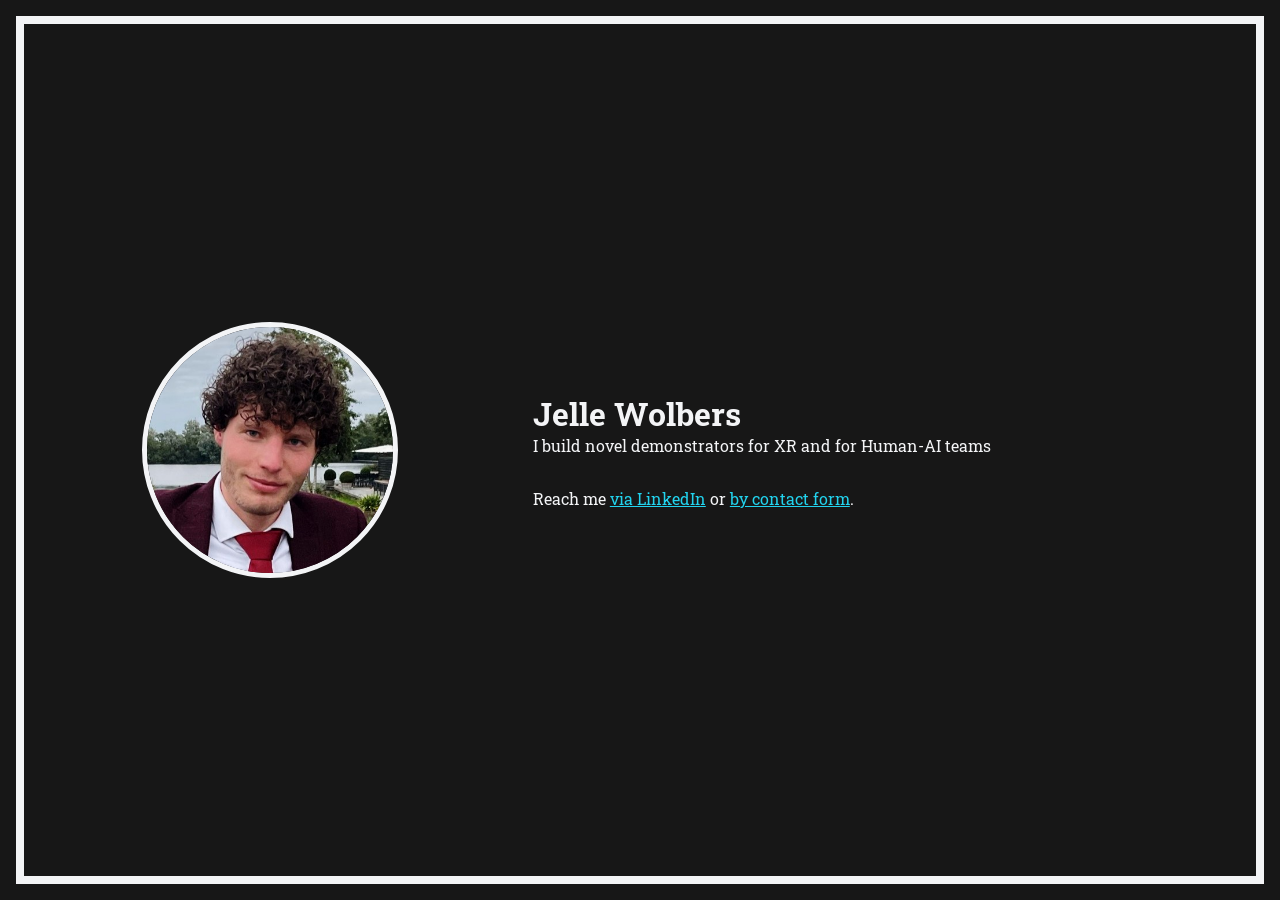
==== index.html @ f29a9175 "Styled contact form and added css variables" ====
<!DOCTYPE html>
<html lang="en">
	<head>
		<title>Personal website of Jelle Wolbers</title>
		<meta charset="UTF-8">
		<meta name="viewport" content="width=device-width, initial-scale=1.0">
		<link rel="preconnect" href="https://fonts.googleapis.com">
		<link rel="preconnect" href="https://fonts.gstatic.com" crossorigin>
		<link href="https://fonts.googleapis.com/css2?family=Roboto+Slab&display=swap" rel="stylesheet">
		<style>
			:root {
				--color-background: #171717; /* Tailwind Neutral 900 */
				--color-text: #f3f4f6; /* Tailwind Gray 100 */
				--color-accent: #22d3ee; /* Tailwind Cyan 400 */
				--color-accent-hover: #67e8f9; /* Tailwind Cyan 300 */
				--color-accent-active: #a5f3fc; /* Tailwind Cyan 200 */
				--breakpoint-sm: 640px;
				--breakpoint-md: 768px;
				--breakpoint-lg: 1024px;
				--breakpoint-xl: 1280px;
				--breakpoint-2xl: 1536px;
			}
			* {
				margin: 0;
				padding: 0;
				box-sizing: border-box;
			}
			a:link {
				color: var(--color-accent);
			}
			a:visited {
				color: var(--color-accent);
			}
			a:hover {
				color: var(--color-accent-hover);
			}
			a:active {
				color: var(--color-accent-active);
			}
			button {
				background-color: var(--color-accent);
				border: none;
				cursor: pointer;
			}
			button:hover {
				background-color: var(--color-accent-hover);
			}
			.hidden {
				display: none;
			}
		</style>
	</head>
	<body style="height: 100vh; padding: 1rem; background-color: var(--color-background); color: var(--color-text); font-family: 'Roboto Slab', serif;">
		<div style="height: 100%; border: .5rem solid; display: flex;">
			<div style="flex: 2 0 0; display: flex; justify-content: center; align-items: center;">
				<img src="me.jpeg" alt="Jelle's picture" style="display: inline-block; width: 20vw; height: 20vw; border-radius: 50%; margin: 1rem; object-fit: cover; border: 5px solid var(--color-text);">
			</div>
			<div style="flex: 3 0 0; display: flex; flex-direction: column; justify-content: center;">
				<div style="margin: 1rem;">
					<h1>Jelle Wolbers</h1>
					<p>I build novel demonstrators for XR and for Human-AI teams</p>
				</div>
				<div style="margin: 1rem;">
					<p>Reach me <a href="https://www.linkedin.com/in/jellewolbers/" target="_blank">via LinkedIn</a> or <a href="#" id="contact-form-toggle-element">by contact form</a>.</p>
					<div id="contact-form" class="hidden" style="margin-top: 1rem;">
						<form action="https://formspree.io/f/mqkvqnrr" method="POST" style="display: flex; gap: .5rem;">
							<input name="email" type="email" placeholder="Your e-mail address" style="padding: .5rem; border-radius: 5px; font-size: 1rem;">
							<textarea name="message" placeholder="Your message" rows="1" cols="30" style="flex: 1 0 0; padding: .5rem; border-radius: 5px; font-size: 1rem;"></textarea>
							<button type="submit" style="padding: .5rem; border-radius: 5px; font-size: 1rem;">Send</button>
						</form>
					</div>
				</div>
			</div>
		</div>
		<script>
			const contactFormToggleElement = document.getElementById("contact-form-toggle-element");
			const contactForm = document.getElementById("contact-form");
			contactFormToggleElement.addEventListener("click", function () {
				contactForm.classList.toggle("hidden");
			})
		</script>
	</body>
</html>
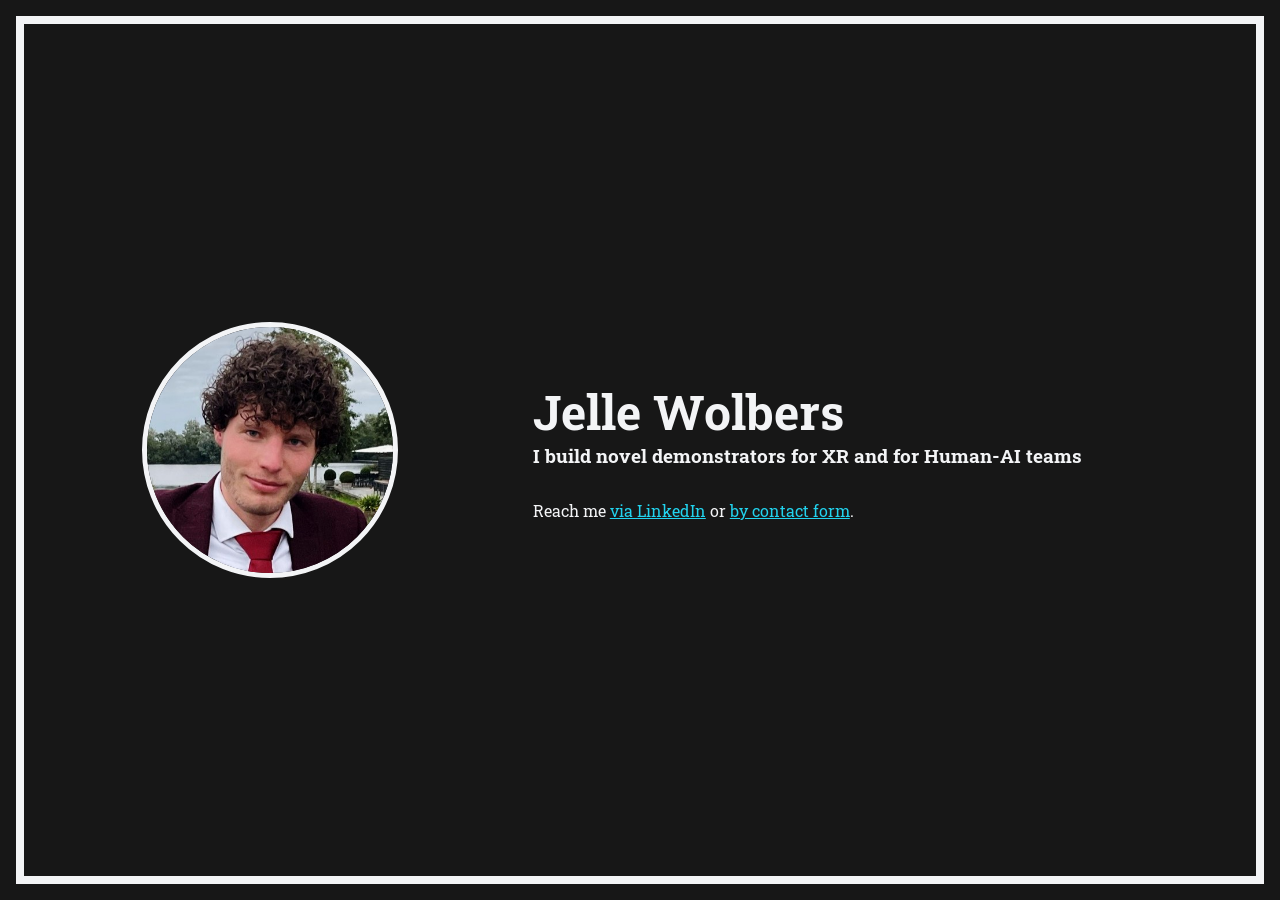
==== commit a0c05e6c: "Small font size fix" ====
--- a/index.html
+++ b/index.html
@@ -24,6 +24,15 @@
 				margin: 0;
 				padding: 0;
 				box-sizing: border-box;
+			}
+			h1 {
+				font-size: 3rem;
+			}
+			h2 {
+				font-size: 1.2rem;
+			}
+			input, textarea, button {
+				font-size: 1rem;
 			}
 			a:link {
 				color: var(--color-accent);
@@ -58,15 +67,15 @@
 			<div style="flex: 3 0 0; display: flex; flex-direction: column; justify-content: center;">
 				<div style="margin: 1rem;">
 					<h1>Jelle Wolbers</h1>
-					<p>I build novel demonstrators for XR and for Human-AI teams</p>
+					<h2>I build novel demonstrators for XR and for Human-AI teams</h2>
 				</div>
 				<div style="margin: 1rem;">
 					<p>Reach me <a href="https://www.linkedin.com/in/jellewolbers/" target="_blank">via LinkedIn</a> or <a href="#" id="contact-form-toggle-element">by contact form</a>.</p>
 					<div id="contact-form" class="hidden" style="margin-top: 1rem;">
 						<form action="https://formspree.io/f/mqkvqnrr" method="POST" style="display: flex; gap: .5rem;">
-							<input name="email" type="email" placeholder="Your e-mail address" style="padding: .5rem; border-radius: 5px; font-size: 1rem;">
-							<textarea name="message" placeholder="Your message" rows="1" cols="30" style="flex: 1 0 0; padding: .5rem; border-radius: 5px; font-size: 1rem;"></textarea>
-							<button type="submit" style="padding: .5rem; border-radius: 5px; font-size: 1rem;">Send</button>
+							<input name="email" type="email" placeholder="Your e-mail address" style="padding: .5rem; border-radius: 5px;">
+							<textarea name="message" placeholder="Your message" rows="1" cols="30" style="flex: 1 0 0; padding: .5rem; border-radius: 5px;"></textarea>
+							<button type="submit" style="padding: .5rem; border-radius: 5px;">Send</button>
 						</form>
 					</div>
 				</div>
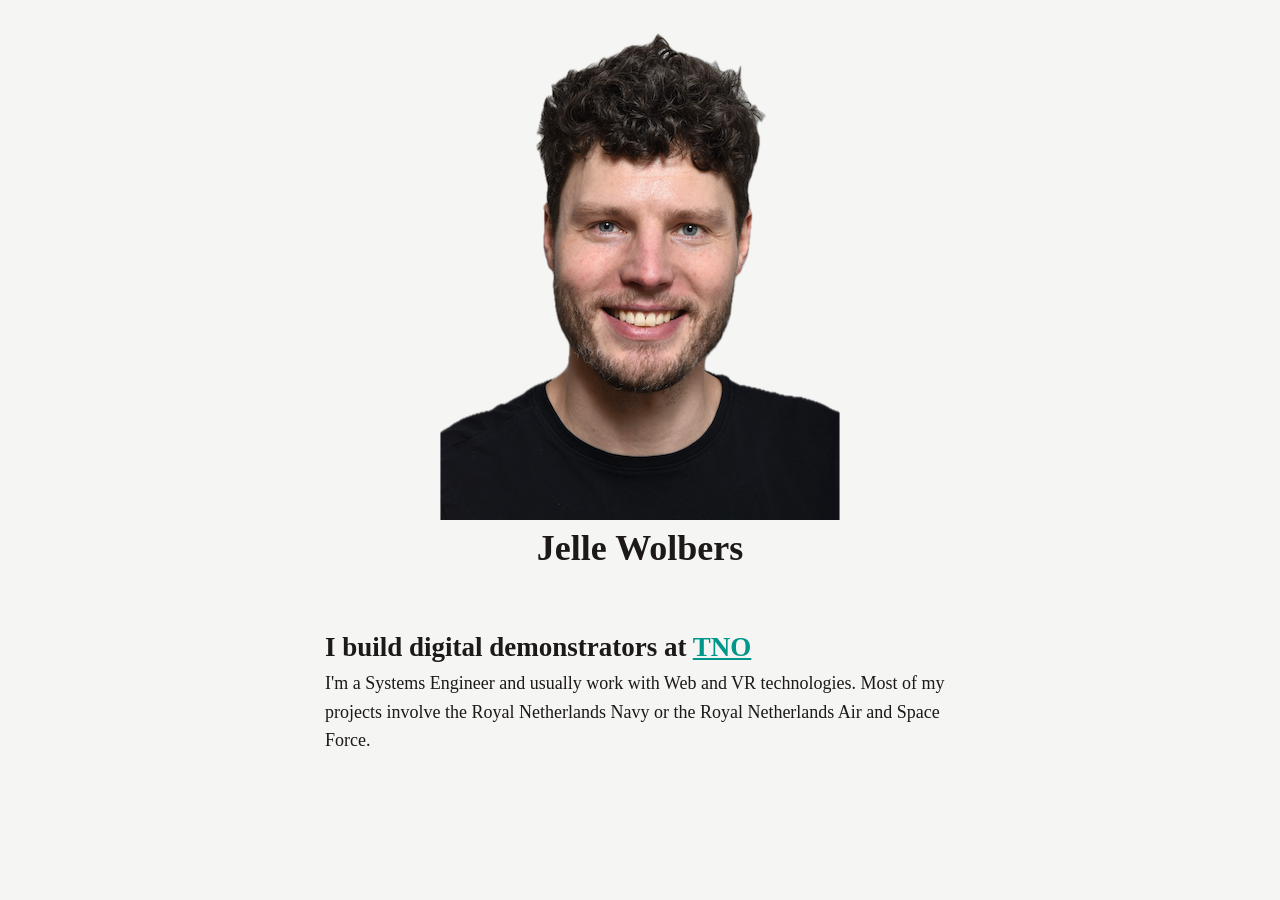
==== commit cf3405c4: "Updated entire homepage" ====
--- a/index.html
+++ b/index.html
@@ -1,92 +1,53 @@
-<!DOCTYPE html>
+<!doctype html>
 <html lang="en">
 	<head>
-		<title>Personal website of Jelle Wolbers</title>
-		<meta charset="UTF-8">
-		<meta name="viewport" content="width=device-width, initial-scale=1.0">
-		<link rel="preconnect" href="https://fonts.googleapis.com">
-		<link rel="preconnect" href="https://fonts.gstatic.com" crossorigin>
-		<link href="https://fonts.googleapis.com/css2?family=Roboto+Slab&display=swap" rel="stylesheet">
-		<style>
+		<title>Jelle Wolbers</title>
+		<meta charset="UTF-8" />
+		<meta name="viewport" content="width=device-width, initial-scale=1.0" />
+		<style type="text/css">
 			:root {
-				--color-background: #171717; /* Tailwind Neutral 900 */
-				--color-text: #f3f4f6; /* Tailwind Gray 100 */
-				--color-accent: #22d3ee; /* Tailwind Cyan 400 */
-				--color-accent-hover: #67e8f9; /* Tailwind Cyan 300 */
-				--color-accent-active: #a5f3fc; /* Tailwind Cyan 200 */
-				--breakpoint-sm: 640px;
-				--breakpoint-md: 768px;
-				--breakpoint-lg: 1024px;
-				--breakpoint-xl: 1280px;
-				--breakpoint-2xl: 1536px;
+				--color-background: oklch(97% 0.001 106.424); /* Stone 100 */
+				--color-text: oklch(21.6% 0.006 56.043); /* Stone 900 */
 			}
 			* {
+				box-sizing: border-box;
 				margin: 0;
 				padding: 0;
-				box-sizing: border-box;
 			}
-			h1 {
-				font-size: 3rem;
+			body {
+				max-width: 650px;
+				margin: 20px auto;
+				padding: 0 10px;
+				background-color: var(--color-background);
+				color: var(--color-text);
+				font-family: Georgia, serif;
+				font-size: 18px;
+				line-height: 1.6;
 			}
-			h2 {
-				font-size: 1.2rem;
+			header {
+				margin-bottom: 3rem;
 			}
-			input, textarea, button {
-				font-size: 1rem;
+			section {
+				margin-bottom: 1rem;
 			}
-			a:link {
-				color: var(--color-accent);
-			}
-			a:visited {
-				color: var(--color-accent);
+			a {
+				color: oklch(60% 0.118 184.704); /* Teal 600 */
 			}
 			a:hover {
-				color: var(--color-accent-hover);
-			}
-			a:active {
-				color: var(--color-accent-active);
-			}
-			button {
-				background-color: var(--color-accent);
-				border: none;
-				cursor: pointer;
-			}
-			button:hover {
-				background-color: var(--color-accent-hover);
-			}
-			.hidden {
-				display: none;
+				color: oklch(51.1% 0.096 186.391); /* Teal 700 */
 			}
 		</style>
 	</head>
-	<body style="height: 100vh; padding: 1rem; background-color: var(--color-background); color: var(--color-text); font-family: 'Roboto Slab', serif;">
-		<div style="height: 100%; border: .5rem solid; display: flex;">
-			<div style="flex: 2 0 0; display: flex; justify-content: center; align-items: center;">
-				<img src="me.jpeg" alt="Jelle's picture" style="display: inline-block; width: 20vw; height: 20vw; border-radius: 50%; margin: 1rem; object-fit: cover; border: 5px solid var(--color-text);">
-			</div>
-			<div style="flex: 3 0 0; display: flex; flex-direction: column; justify-content: center;">
-				<div style="margin: 1rem;">
-					<h1>Jelle Wolbers</h1>
-					<h2>I build novel demonstrators for XR and for Human-AI teams</h2>
-				</div>
-				<div style="margin: 1rem;">
-					<p>Reach me <a href="https://www.linkedin.com/in/jellewolbers/" target="_blank">via LinkedIn</a> or <a href="#" id="contact-form-toggle-element">by contact form</a>.</p>
-					<div id="contact-form" class="hidden" style="margin-top: 1rem;">
-						<form action="https://formspree.io/f/mqkvqnrr" method="POST" style="display: flex; gap: .5rem;">
-							<input name="email" type="email" placeholder="Your e-mail address" style="padding: .5rem; border-radius: 5px;">
-							<textarea name="message" placeholder="Your message" rows="1" cols="30" style="flex: 1 0 0; padding: .5rem; border-radius: 5px;"></textarea>
-							<button type="submit" style="padding: .5rem; border-radius: 5px;">Send</button>
-						</form>
-					</div>
-				</div>
-			</div>
-		</div>
-		<script>
-			const contactFormToggleElement = document.getElementById("contact-form-toggle-element");
-			const contactForm = document.getElementById("contact-form");
-			contactFormToggleElement.addEventListener("click", function () {
-				contactForm.classList.toggle("hidden");
-			})
-		</script>
+	<body>
+		<header style="display: flex; flex-direction: column; align-items: center">
+			<img src="jelle.png" alt="A picture of Jelle Wolbers" style="max-width: 80%; object-fit: contain" />
+			<h1 style="text-align: center">Jelle Wolbers</h1>
+		</header>
+		<main>
+			<section>
+				<h2>I build digital demonstrators at <a href="https://www.tno.nl/" target="_blank">TNO</a></h2>
+				<p>I'm a Systems Engineer and usually work with Web and VR technologies. Most of my projects involve the Royal Netherlands Navy or the Royal Netherlands Air and Space Force.</p>
+			</section>
+		</main>
 	</body>
 </html>
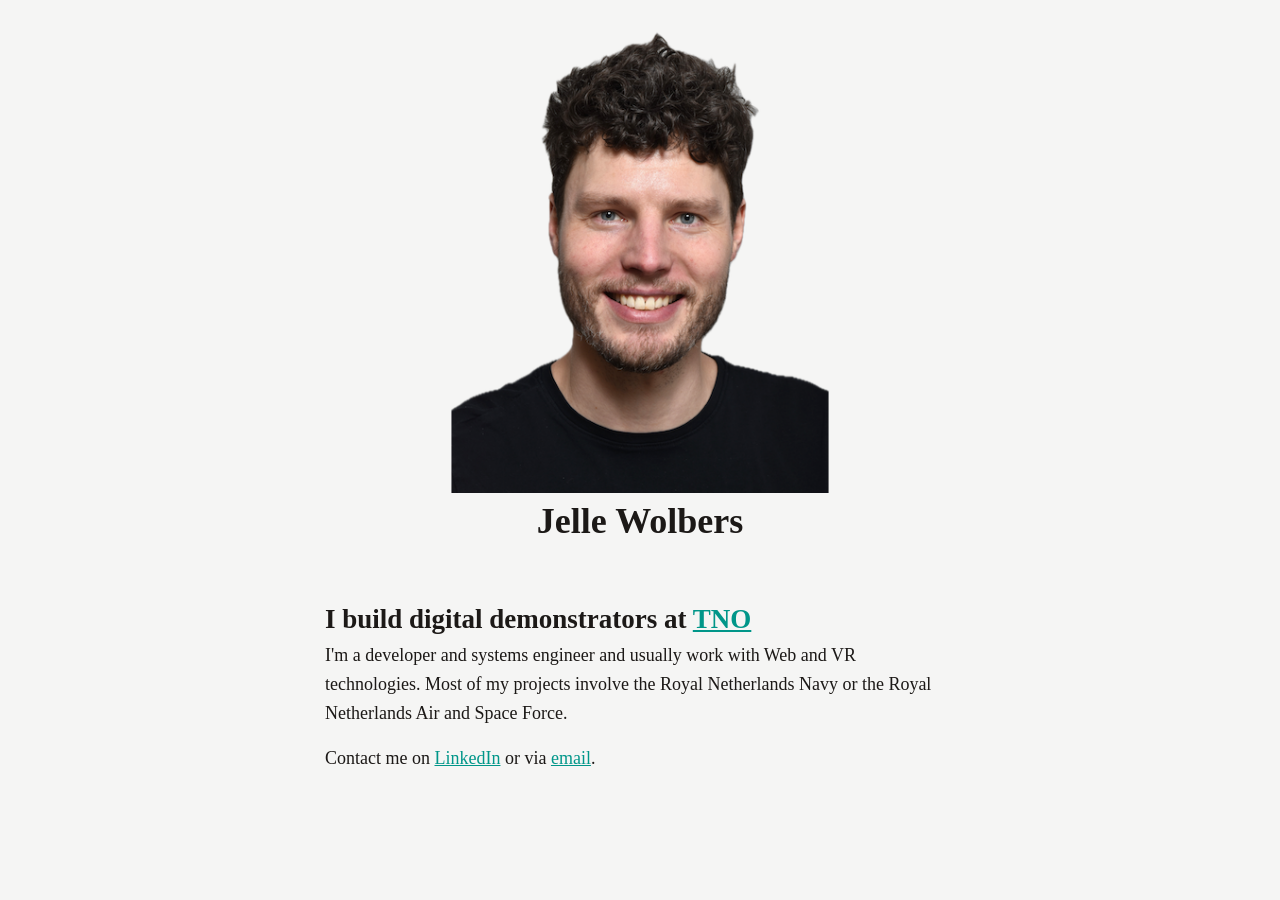
==== commit 445ffcaf: "Added contact info and fixed some things" ====
--- a/index.html
+++ b/index.html
@@ -5,10 +5,6 @@
 		<meta charset="UTF-8" />
 		<meta name="viewport" content="width=device-width, initial-scale=1.0" />
 		<style type="text/css">
-			:root {
-				--color-background: oklch(97% 0.001 106.424); /* Stone 100 */
-				--color-text: oklch(21.6% 0.006 56.043); /* Stone 900 */
-			}
 			* {
 				box-sizing: border-box;
 				margin: 0;
@@ -18,8 +14,8 @@
 				max-width: 650px;
 				margin: 20px auto;
 				padding: 0 10px;
-				background-color: var(--color-background);
-				color: var(--color-text);
+				background-color: oklch(97% 0.001 106.424); /* Stone 100 */
+				color: oklch(21.6% 0.006 56.043); /* Stone 900 */
 				font-family: Georgia, serif;
 				font-size: 18px;
 				line-height: 1.6;
@@ -40,13 +36,16 @@
 	</head>
 	<body>
 		<header style="display: flex; flex-direction: column; align-items: center">
-			<img src="jelle.png" alt="A picture of Jelle Wolbers" style="max-width: 80%; object-fit: contain" />
+			<img src="jelle.png" alt="A picture of Jelle Wolbers" style="aspect-ratio: 4/5; width: 60%" />
 			<h1 style="text-align: center">Jelle Wolbers</h1>
 		</header>
 		<main>
 			<section>
 				<h2>I build digital demonstrators at <a href="https://www.tno.nl/" target="_blank">TNO</a></h2>
-				<p>I'm a Systems Engineer and usually work with Web and VR technologies. Most of my projects involve the Royal Netherlands Navy or the Royal Netherlands Air and Space Force.</p>
+				<p>I'm a developer and systems engineer and usually work with Web and VR technologies. Most of my projects involve the Royal Netherlands Navy or the Royal Netherlands Air and Space Force.</p>
+			</section>
+			<section>
+				<p>Contact me on <a href="https://www.linkedin.com/in/jellewolbers/" target="_blank">LinkedIn</a> or via <a href="&#109;&#97;&#105;&#108;&#116;&#111;&colon;&#99;&#111;&#110;&#116;&#97;&#99;&#116;&commat;&#106;&#101;&#108;&#108;&#101;&#119;&#111;&#108;&#98;&#101;&#114;&#115;&period;&#110;&#108;">email</a>.</p>
 			</section>
 		</main>
 	</body>
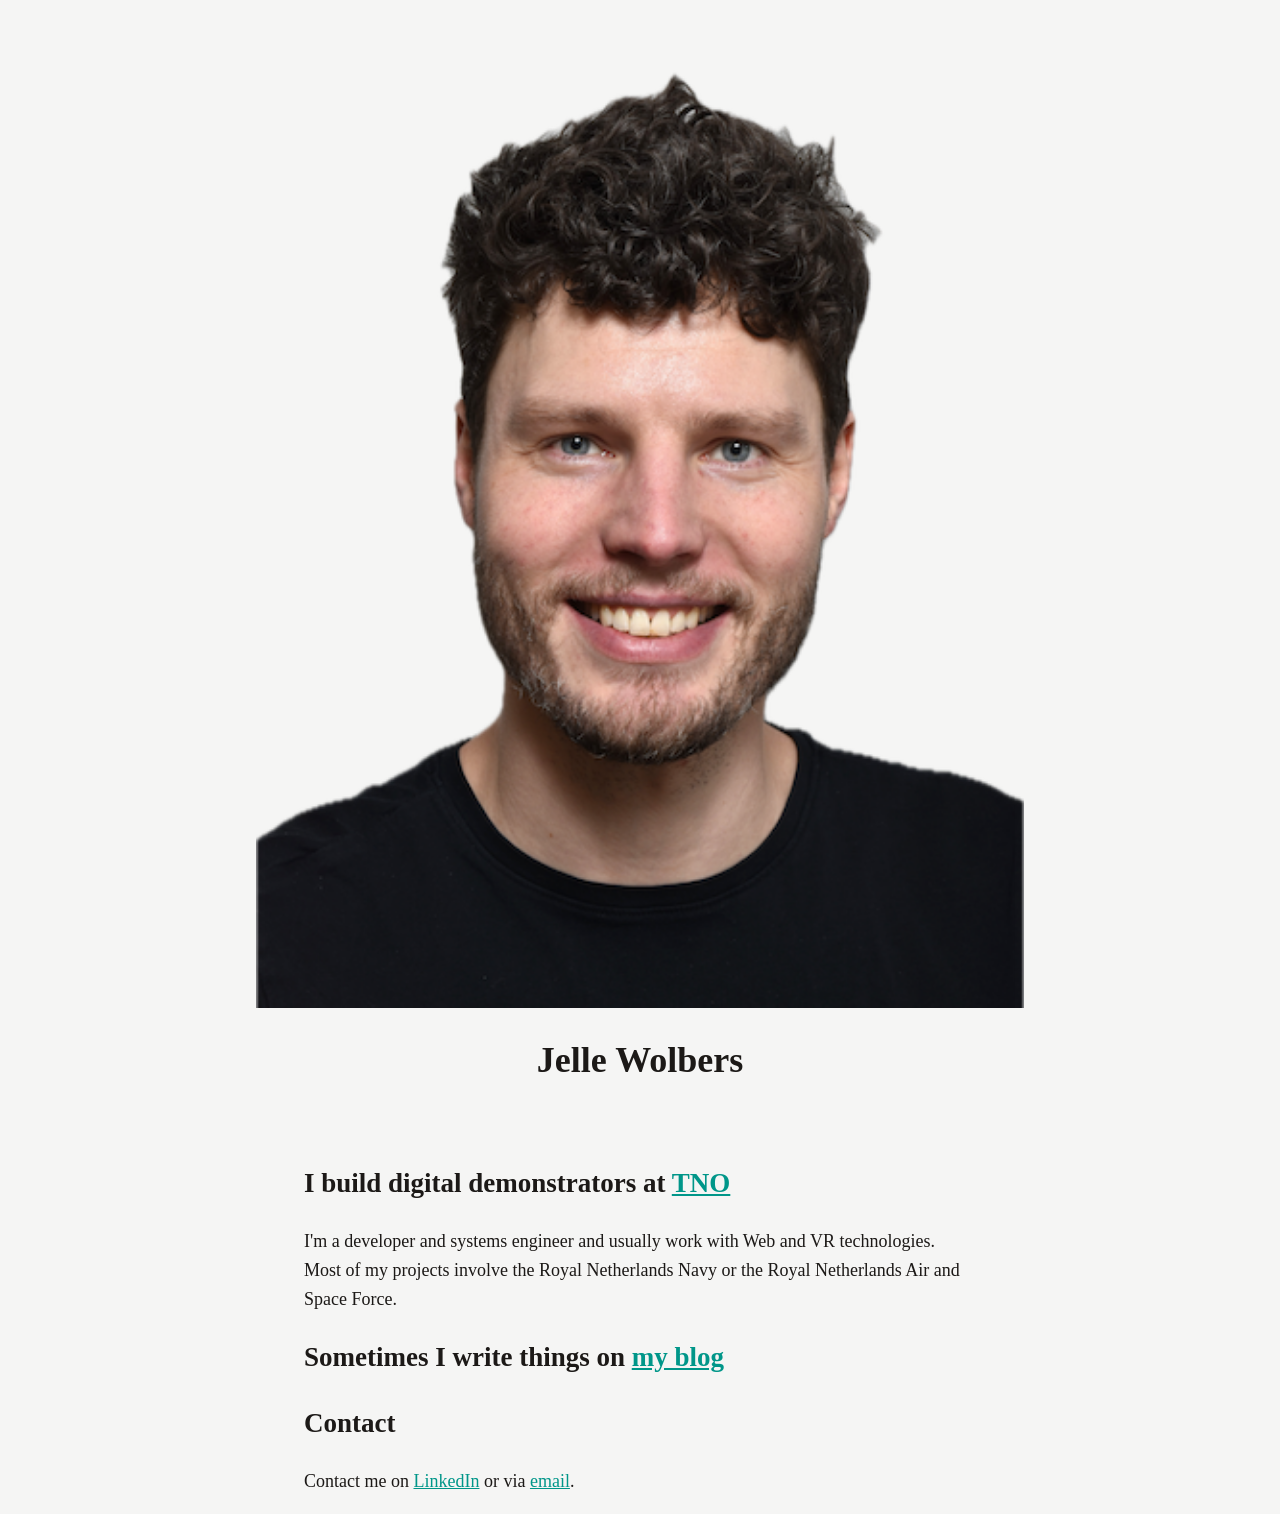
==== commit d6c30757: "Added backup blogpost wip" ====
--- a/index.html
+++ b/index.html
@@ -4,35 +4,7 @@
 		<title>Jelle Wolbers</title>
 		<meta charset="UTF-8" />
 		<meta name="viewport" content="width=device-width, initial-scale=1.0" />
-		<style type="text/css">
-			* {
-				box-sizing: border-box;
-				margin: 0;
-				padding: 0;
-			}
-			body {
-				max-width: 650px;
-				margin: 20px auto;
-				padding: 0 10px;
-				background-color: oklch(97% 0.001 106.424); /* Stone 100 */
-				color: oklch(21.6% 0.006 56.043); /* Stone 900 */
-				font-family: Georgia, serif;
-				font-size: 18px;
-				line-height: 1.6;
-			}
-			header {
-				margin-bottom: 3rem;
-			}
-			section {
-				margin-bottom: 1rem;
-			}
-			a {
-				color: oklch(60% 0.118 184.704); /* Teal 600 */
-			}
-			a:hover {
-				color: oklch(51.1% 0.096 186.391); /* Teal 700 */
-			}
-		</style>
+		<link rel="stylesheet" href="styles.css" />
 	</head>
 	<body>
 		<header style="display: flex; flex-direction: column; align-items: center">
@@ -45,6 +17,11 @@
 				<p>I'm a developer and systems engineer and usually work with Web and VR technologies. Most of my projects involve the Royal Netherlands Navy or the Royal Netherlands Air and Space Force.</p>
 			</section>
 			<section>
+				<h2>Sometimes I write things on <a href="/blog">my blog</a></h2>
+				<!-- <p></p> -->
+			</section>
+			<section>
+				<h2>Contact</h2>
 				<p>Contact me on <a href="https://www.linkedin.com/in/jellewolbers/" target="_blank">LinkedIn</a> or via <a href="&#109;&#97;&#105;&#108;&#116;&#111;&colon;&#99;&#111;&#110;&#116;&#97;&#99;&#116;&commat;&#106;&#101;&#108;&#108;&#101;&#119;&#111;&#108;&#98;&#101;&#114;&#115;&period;&#110;&#108;">email</a>.</p>
 			</section>
 		</main>
--- a/styles.css
+++ b/styles.css
@@ -0,0 +1,66 @@
+:root {
+	--color-stone-50: oklch(98.5% 0.001 106.423);
+	--color-stone-100: oklch(97% 0.001 106.424);
+	--color-stone-200: oklch(92.3% 0.003 48.717);
+	--color-stone-300: oklch(86.9% 0.005 56.366);
+	--color-stone-400: oklch(70.9% 0.01 56.259);
+	--color-stone-500: oklch(55.3% 0.013 58.071);
+	--color-stone-600: oklch(44.4% 0.011 73.639);
+	--color-stone-700: oklch(37.4% 0.01 67.558);
+	--color-stone-800: oklch(26.8% 0.007 34.298);
+	--color-stone-900: oklch(21.6% 0.006 56.043);
+	--color-stone-950: oklch(14.7% 0.004 49.25);
+	--color-teal-50: oklch(98.4% 0.014 180.72);
+	--color-teal-100: oklch(95.3% 0.051 180.801);
+	--color-teal-200: oklch(91% 0.096 180.426);
+	--color-teal-300: oklch(85.5% 0.138 181.071);
+	--color-teal-400: oklch(77.7% 0.152 181.912);
+	--color-teal-500: oklch(70.4% 0.14 182.503);
+	--color-teal-600: oklch(60% 0.118 184.704);
+	--color-teal-700: oklch(51.1% 0.096 186.391);
+	--color-teal-800: oklch(43.7% 0.078 188.216);
+	--color-teal-900: oklch(38.6% 0.063 188.416);
+	--color-teal-950: oklch(27.7% 0.046 192.524);
+	--max-text-width: 42rem;
+}
+
+/* TODO: Checken of hier dingen nog naar inline moeten verplaatsen of andersom */
+/* TODO: Color tekst weghalen bij alle css vars */
+/* Align items using flex */
+
+*,
+*::before,
+*::after {
+	box-sizing: border-box;
+}
+
+body {
+	margin: 0;
+	background-color: var(--color-stone-100);
+	color: var(--color-stone-900);
+	font-family: Georgia, serif;
+	font-size: 18px;
+	line-height: 1.6;
+
+	& header {
+		margin: 3rem auto;
+	}
+
+	& main {
+		& section {
+			max-width: var(--max-text-width);
+			margin: 0 auto 1rem auto;
+		}
+	}
+
+	& ul li {
+		/* margin-left: 2rem; */
+	}
+
+	& a {
+		color: var(--color-teal-600);
+	}
+	& a:hover {
+		color: var(--color-teal-700);
+	}
+}
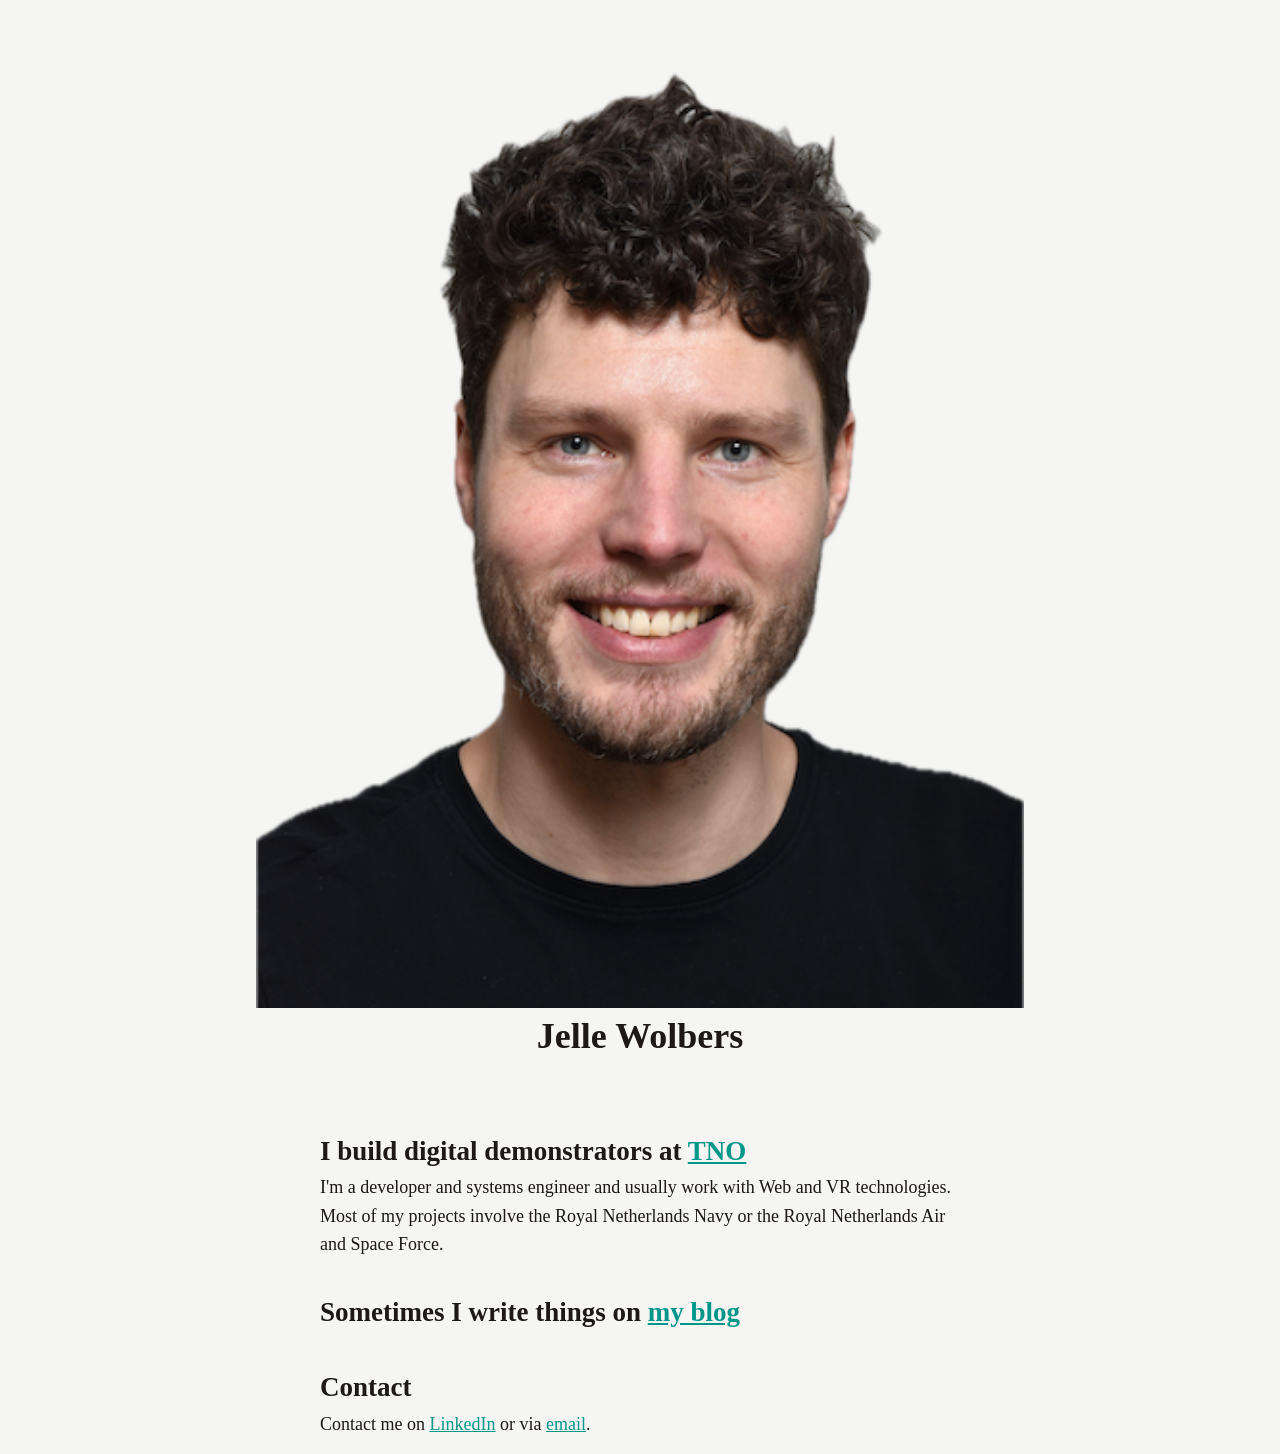
==== commit 8abdd1f2: "Clean-up and improved svg scaling" ====
--- a/index.html
+++ b/index.html
@@ -4,7 +4,7 @@
 		<title>Jelle Wolbers</title>
 		<meta charset="UTF-8" />
 		<meta name="viewport" content="width=device-width, initial-scale=1.0" />
-		<link rel="stylesheet" href="styles.css" />
+		<link rel="stylesheet" href="global-styles.css" />
 	</head>
 	<body>
 		<header style="display: flex; flex-direction: column; align-items: center">
--- a/global-styles.css
+++ b/global-styles.css
@@ -0,0 +1,69 @@
+:root {
+	--stone-50: oklch(98.5% 0.001 106.423);
+	--stone-100: oklch(97% 0.001 106.424);
+	--stone-200: oklch(92.3% 0.003 48.717);
+	--stone-300: oklch(86.9% 0.005 56.366);
+	--stone-400: oklch(70.9% 0.01 56.259);
+	--stone-500: oklch(55.3% 0.013 58.071);
+	--stone-600: oklch(44.4% 0.011 73.639);
+	--stone-700: oklch(37.4% 0.01 67.558);
+	--stone-800: oklch(26.8% 0.007 34.298);
+	--stone-900: oklch(21.6% 0.006 56.043);
+	--stone-950: oklch(14.7% 0.004 49.25);
+	--teal-50: oklch(98.4% 0.014 180.72);
+	--teal-100: oklch(95.3% 0.051 180.801);
+	--teal-200: oklch(91% 0.096 180.426);
+	--teal-300: oklch(85.5% 0.138 181.071);
+	--teal-400: oklch(77.7% 0.152 181.912);
+	--teal-500: oklch(70.4% 0.14 182.503);
+	--teal-600: oklch(60% 0.118 184.704);
+	--teal-700: oklch(51.1% 0.096 186.391);
+	--teal-800: oklch(43.7% 0.078 188.216);
+	--teal-900: oklch(38.6% 0.063 188.416);
+	--teal-950: oklch(27.7% 0.046 192.524);
+	--max-normal-content-width: 42rem;
+}
+
+* {
+	box-sizing: border-box;
+	margin: 0;
+	padding: 0;
+}
+
+body {
+	background-color: var(--stone-100);
+	color: var(--stone-900);
+	font-family: Georgia, serif;
+	font-size: 18px;
+	line-height: 1.6;
+
+	& header {
+		margin: 3rem auto;
+		display: flex;
+		flex-direction: column;
+		align-items: center;
+	}
+
+	& main {
+		display: flex;
+		flex-direction: column;
+		align-items: center;
+
+		& section {
+			width: 100%;
+			max-width: var(--max-normal-content-width);
+			padding: 1rem;
+		}
+	}
+
+	& ul li {
+		margin-left: 2.5rem;
+	}
+
+	& a {
+		color: var(--teal-600);
+	}
+	& a:hover {
+		color: var(--teal-700);
+	}
+}
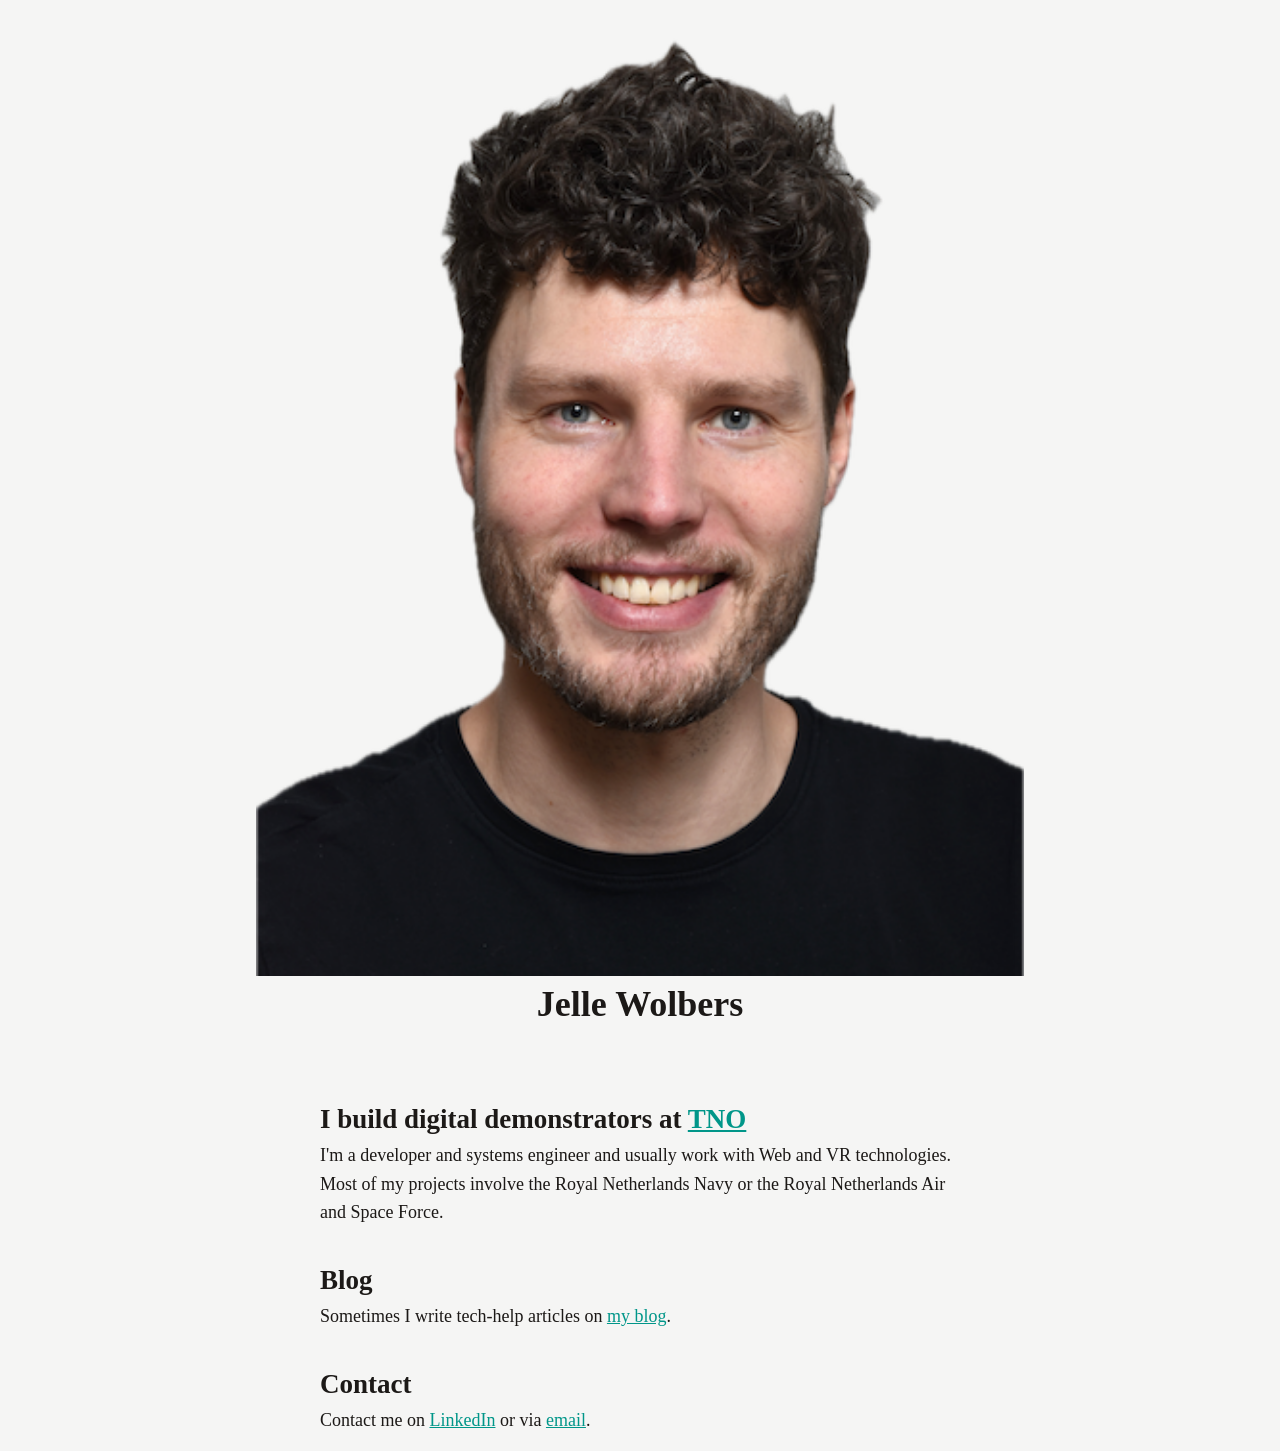
==== commit d6594ee5: "Added blog index page and some small fixes" ====
--- a/index.html
+++ b/index.html
@@ -1,15 +1,15 @@
 <!doctype html>
 <html lang="en">
 	<head>
-		<title>Jelle Wolbers</title>
 		<meta charset="UTF-8" />
 		<meta name="viewport" content="width=device-width, initial-scale=1.0" />
+		<title>Jelle Wolbers</title>
 		<link rel="stylesheet" href="global-styles.css" />
 	</head>
 	<body>
-		<header style="display: flex; flex-direction: column; align-items: center">
+		<header>
 			<img src="jelle.png" alt="A picture of Jelle Wolbers" style="aspect-ratio: 4/5; width: 60%" />
-			<h1 style="text-align: center">Jelle Wolbers</h1>
+			<h1>Jelle Wolbers</h1>
 		</header>
 		<main>
 			<section>
@@ -17,8 +17,8 @@
 				<p>I'm a developer and systems engineer and usually work with Web and VR technologies. Most of my projects involve the Royal Netherlands Navy or the Royal Netherlands Air and Space Force.</p>
 			</section>
 			<section>
-				<h2>Sometimes I write things on <a href="/blog">my blog</a></h2>
-				<!-- <p></p> -->
+				<h2>Blog</h2>
+				<p>Sometimes I write tech-help articles on <a href="/blog">my blog</a>.</p>
 			</section>
 			<section>
 				<h2>Contact</h2>
--- a/global-styles.css
+++ b/global-styles.css
@@ -38,10 +38,14 @@
 	line-height: 1.6;
 
 	& header {
-		margin: 3rem auto;
+		margin: 1rem 0 3rem 0;
 		display: flex;
 		flex-direction: column;
 		align-items: center;
+
+		& nav {
+			margin-bottom: 2rem;
+		}
 	}
 
 	& main {
